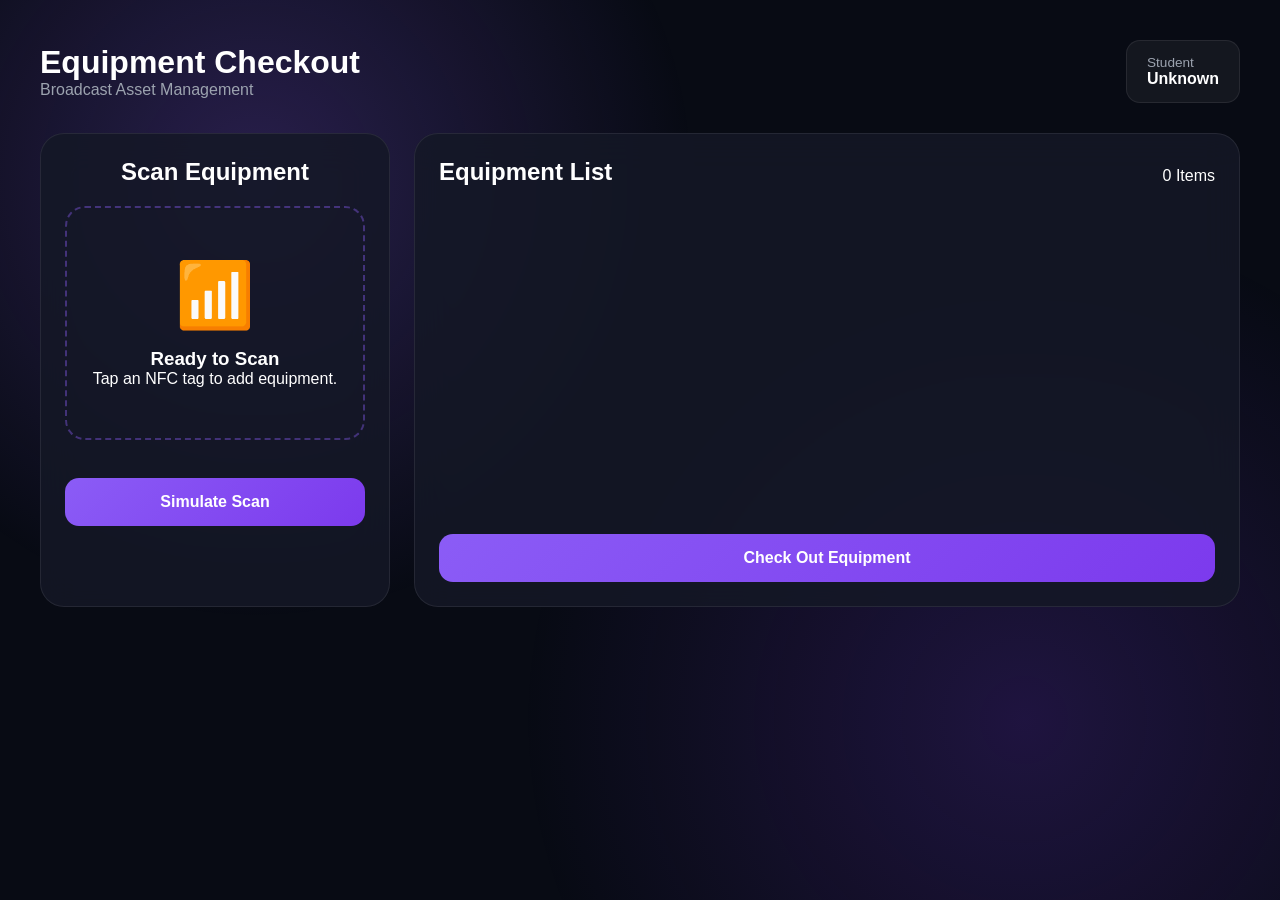
==== checkout.html @ 598e8cb0 "Add initial implementation of asset tracking system with equipment, students, and transactions" ====
<!DOCTYPE html>
<html lang="en">
<head>
    <meta charset="UTF-8">
    <meta name="viewport" content="width=device-width, initial-scale=1.0">
    <title>Equipment Checkout</title>

    <link rel="stylesheet" href="style.css">
</head>
<body>

<div class="background-glow"></div>

<div class="dashboard">

    <header class="topbar">
        <div>
            <h1>Equipment Checkout</h1>
            <p>Broadcast Asset Management</p>
        </div>

        <div class="student-badge">
            <span>Student</span>
            <strong id="studentName">Loading...</strong>
        </div>
    </header>

    <div class="checkout-grid">

        <div class="scan-panel">
            <h2>Scan Equipment</h2>

            <div class="scan-box">
                <div class="scan-icon">📶</div>
                <h3>Ready to Scan</h3>
                <p>Tap an NFC tag to add equipment.</p>
            </div>

            <button id="fakeScanBtn">
                Simulate Scan
            </button>
        </div>

        <div class="equipment-panel">
            <div class="panel-header">
                <h2>Equipment List</h2>
                <span id="itemCount">0 Items</span>
            </div>

            <div id="equipmentList" class="equipment-list">

            </div>

            <button class="checkout-btn">
                Check Out Equipment
            </button>
        </div>

    </div>

</div>

<script>
const studentId =
    localStorage.getItem("studentId") || "Unknown";

document.getElementById("studentName")
.textContent = studentId;

const equipment = [];

function renderEquipment() {

    const list =
        document.getElementById("equipmentList");

    const count =
        document.getElementById("itemCount");

    list.innerHTML = "";

    equipment.forEach((item, index) => {

        const card = document.createElement("div");

        card.className = "equipment-card";

        card.innerHTML = `
            <div>
                <strong>${item}</strong>
            </div>

            <button onclick="removeItem(${index})">
                Remove
            </button>
        `;

        list.appendChild(card);
    });

    count.textContent =
        `${equipment.length} Item${equipment.length !== 1 ? 's' : ''}`;
}

function removeItem(index) {
    equipment.splice(index, 1);
    renderEquipment();
}

document
.getElementById("fakeScanBtn")
.addEventListener("click", () => {

    const demoItems = [
        "CAM-001",
        "BAT-003",
        "MIC-002",
        "TRI-001",
        "XLR-005"
    ];

    const random =
        demoItems[Math.floor(Math.random() * demoItems.length)];

    equipment.push(random);

    renderEquipment();
});

renderEquipment();
</script>

</body>
</html>
---- style.css ----
:root {
    --bg: #080b14;
    --card: rgba(20, 24, 38, 0.85);
    --border: rgba(255,255,255,0.08);

    --primary: #8b5cf6;
    --primary-hover: #7c3aed;

    --text: #ffffff;
    --text-muted: #9ca3af;

    --shadow: 0 20px 60px rgba(0,0,0,0.45);
}

* {
    margin: 0;
    padding: 0;
    box-sizing: border-box;
}

body {
    font-family: Inter, Segoe UI, Arial, sans-serif;
    background: var(--bg);
    color: var(--text);
    min-height: 100vh;
    overflow: hidden;
}

.background-glow {
    position: fixed;
    inset: 0;
    background:
        radial-gradient(circle at 20% 20%, rgba(139,92,246,.25), transparent 35%),
        radial-gradient(circle at 80% 80%, rgba(124,58,237,.20), transparent 40%);
    z-index: -1;
}

.login-container {
    min-height: 100vh;
    display: flex;
    justify-content: center;
    align-items: center;
    padding: 24px;
}

.login-card {
    width: 100%;
    max-width: 460px;

    background: var(--card);
    backdrop-filter: blur(18px);

    border: 1px solid var(--border);
    border-radius: 24px;

    padding: 40px;

    box-shadow: var(--shadow);
}

.logo-section {
    text-align: center;
    margin-bottom: 32px;
}

.logo-section h1 {
    font-size: 3rem;
    font-weight: 800;
    letter-spacing: 2px;

    background: linear-gradient(
        90deg,
        #ffffff,
        #c4b5fd,
        #8b5cf6
    );

    -webkit-background-clip: text;
    -webkit-text-fill-color: transparent;
}

.logo-section p {
    color: var(--text-muted);
    margin-top: 6px;
}

h2 {
    text-align: center;
    margin-bottom: 8px;
}

.subtitle {
    text-align: center;
    color: var(--text-muted);
    margin-bottom: 28px;
    line-height: 1.5;
}

label {
    display: block;
    margin-bottom: 10px;
    font-size: 0.95rem;
}

input {
    width: 100%;
    padding: 15px;

    background: rgba(255,255,255,0.04);

    border: 1px solid rgba(255,255,255,0.08);
    border-radius: 14px;

    color: white;
    font-size: 1rem;

    transition: 0.25s;
}

input:focus {
    outline: none;
    border-color: var(--primary);

    box-shadow:
        0 0 0 4px rgba(139,92,246,.15);
}

button {
    width: 100%;
    margin-top: 18px;

    padding: 15px;

    border: none;
    border-radius: 14px;

    background: linear-gradient(
        135deg,
        var(--primary),
        var(--primary-hover)
    );

    color: white;
    font-size: 1rem;
    font-weight: 600;

    cursor: pointer;
    transition: 0.25s;
}

button:hover {
    transform: translateY(-2px);
}

.divider {
    position: relative;
    text-align: center;
    margin: 30px 0;
}

.divider::before {
    content: "";
    position: absolute;
    left: 0;
    top: 50%;
    width: 100%;
    height: 1px;

    background: rgba(255,255,255,.08);
}

.divider span {
    background: rgba(20,24,38,1);
    padding: 0 14px;
    position: relative;
    color: var(--text-muted);
}

.nfc-card {
    text-align: center;

    border: 1px solid rgba(139,92,246,.25);

    background: rgba(139,92,246,.08);

    border-radius: 16px;

    padding: 24px;
}

.nfc-icon {
    font-size: 2rem;
    margin-bottom: 10px;
}

.nfc-card h3 {
    margin-bottom: 6px;
}

.nfc-card p {
    color: var(--text-muted);
    font-size: 0.95rem;
}

@media (max-width: 500px) {
    .login-card {
        padding: 28px;
    }

    .logo-section h1 {
        font-size: 2.4rem;
    }
}

.dashboard {
    max-width: 1400px;
    margin: auto;
    padding: 40px;
}

.topbar {
    display: flex;
    justify-content: space-between;
    align-items: center;
    margin-bottom: 30px;
}

.topbar p {
    color: var(--text-muted);
}

.student-badge {
    background: rgba(255,255,255,.05);
    border: 1px solid rgba(255,255,255,.08);
    padding: 14px 20px;
    border-radius: 14px;
}

.student-badge span {
    display: block;
    color: var(--text-muted);
    font-size: .85rem;
}

.checkout-grid {
    display: grid;
    grid-template-columns: 350px 1fr;
    gap: 24px;
}

.scan-panel,
.equipment-panel {
    background: var(--card);
    border: 1px solid var(--border);
    border-radius: 24px;
    padding: 24px;
    backdrop-filter: blur(18px);
}

.scan-box {
    margin: 20px 0;
    text-align: center;
    padding: 50px 20px;
    border-radius: 20px;
    border: 2px dashed rgba(139,92,246,.4);
}

.scan-icon {
    font-size: 4rem;
    margin-bottom: 15px;
}

#fakeScanBtn {
    width: 100%;
}

.panel-header {
    display: flex;
    justify-content: space-between;
    align-items: center;
    margin-bottom: 20px;
}

.equipment-list {
    display: flex;
    flex-direction: column;
    gap: 12px;
    min-height: 300px;
}

.equipment-card {
    display: flex;
    justify-content: space-between;
    align-items: center;

    background: rgba(255,255,255,.04);
    border: 1px solid rgba(255,255,255,.08);

    padding: 16px;
    border-radius: 14px;
}

.equipment-card button {
    width: auto;
    padding: 8px 14px;
    margin: 0;
}

.checkout-btn {
    margin-top: 20px;
}

@media(max-width:900px) {
    .checkout-grid {
        grid-template-columns: 1fr;
    }

    .topbar {
        flex-direction: column;
        gap: 20px;
        align-items: flex-start;
    }
}

.stats-grid {
    display: grid;
    grid-template-columns: repeat(4, 1fr);
    gap: 20px;
    margin-bottom: 24px;
}

.stat-card {
    background: var(--card);
    border: 1px solid var(--border);
    border-radius: 20px;
    padding: 24px;
    text-align: center;
    backdrop-filter: blur(18px);
}

.stat-card h2 {
    font-size: 2.5rem;
    margin-bottom: 8px;
}

.stat-card p {
    color: var(--text-muted);
}

.admin-grid {
    display: grid;
    grid-template-columns: 1.5fr 1fr;
    gap: 24px;
}

.admin-panel {
    background: var(--card);
    border: 1px solid var(--border);
    border-radius: 24px;
    padding: 24px;
    backdrop-filter: blur(18px);
}

.search-box {
    width: 100%;
    margin-bottom: 20px;
}

.status {
    padding: 8px 12px;
    border-radius: 999px;
    font-size: .85rem;
    font-weight: 600;
}

.available {
    background: rgba(34,197,94,.15);
    color: #22c55e;
}

.checkedout {
    background: rgba(245,158,11,.15);
    color: #f59e0b;
}

.overdue {
    background: rgba(239,68,68,.15);
    color: #ef4444;
}

.activity-feed {
    display: flex;
    flex-direction: column;
    gap: 12px;
}

.activity-item {
    background: rgba(255,255,255,.04);
    border: 1px solid rgba(255,255,255,.08);
    padding: 16px;
    border-radius: 14px;
}

.activity-item small {
    display: block;
    color: var(--text-muted);
    margin-top: 6px;
}

@media(max-width:1100px) {
    .stats-grid {
        grid-template-columns: repeat(2, 1fr);
    }

    .admin-grid {
        grid-template-columns: 1fr;
    }
}

@media(max-width:600px) {
    .stats-grid {
        grid-template-columns: 1fr;
    }
}
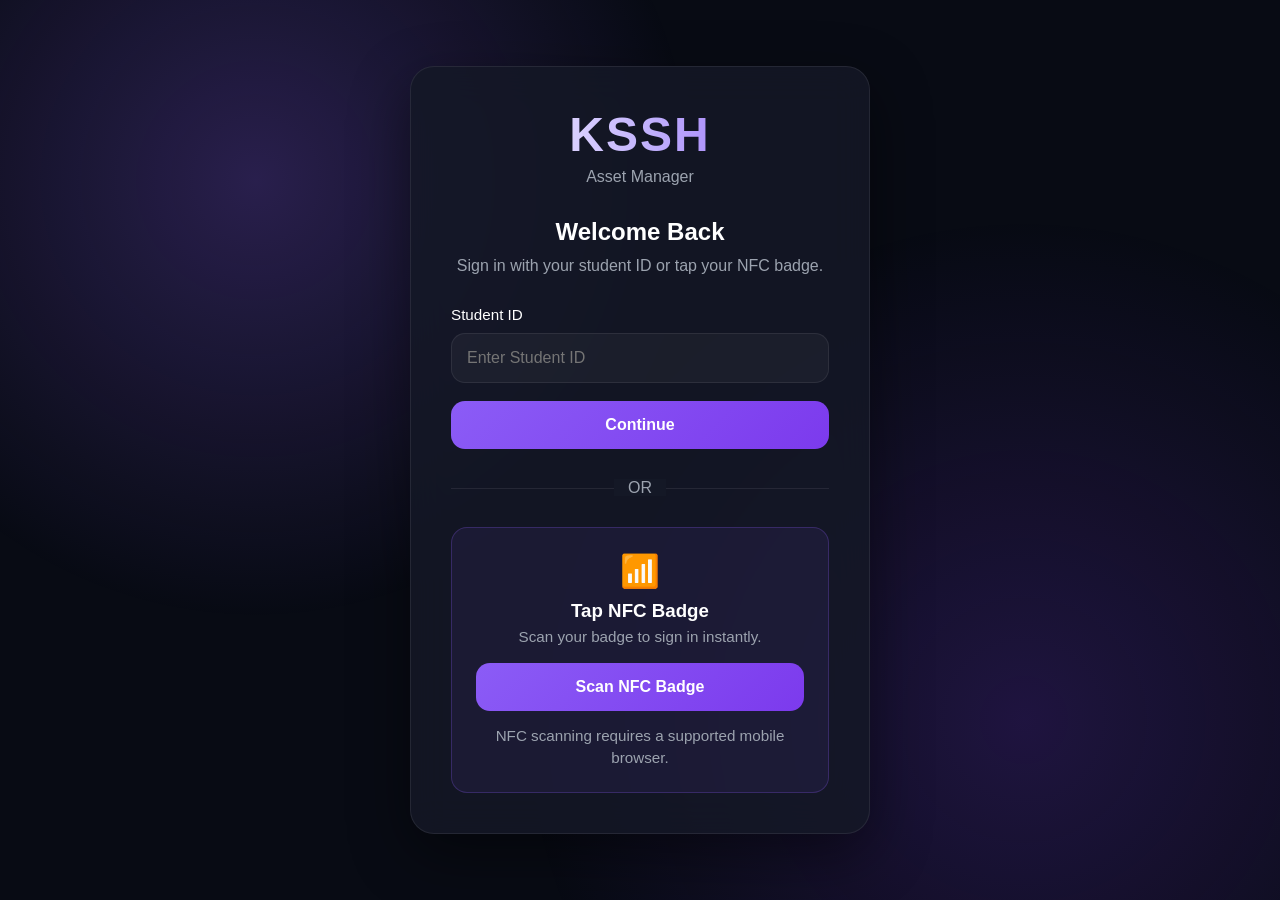
==== commit 6d97b01a: "Implement NFC scanning for student login and equipment checkout; update student data and UI elements" ====
--- a/checkout.html
+++ b/checkout.html
@@ -37,9 +37,13 @@
                 <p>Tap an NFC tag to add equipment.</p>
             </div>
 
-            <button id="fakeScanBtn">
-                Simulate Scan
+            <button type="button" id="scanNfcBtn">
+                Scan NFC Tag
             </button>
+
+            <p id="scanStatus" class="status-text">
+                Point the device at an NFC asset tag.
+            </p>
         </div>
 
         <div class="equipment-panel">
@@ -61,75 +65,7 @@
 
 </div>
 
-<script>
-const studentId =
-    localStorage.getItem("studentId") || "Unknown";
-
-document.getElementById("studentName")
-.textContent = studentId;
-
-const equipment = [];
-
-function renderEquipment() {
-
-    const list =
-        document.getElementById("equipmentList");
-
-    const count =
-        document.getElementById("itemCount");
-
-    list.innerHTML = "";
-
-    equipment.forEach((item, index) => {
-
-        const card = document.createElement("div");
-
-        card.className = "equipment-card";
-
-        card.innerHTML = `
-            <div>
-                <strong>${item}</strong>
-            </div>
-
-            <button onclick="removeItem(${index})">
-                Remove
-            </button>
-        `;
-
-        list.appendChild(card);
-    });
-
-    count.textContent =
-        `${equipment.length} Item${equipment.length !== 1 ? 's' : ''}`;
-}
-
-function removeItem(index) {
-    equipment.splice(index, 1);
-    renderEquipment();
-}
-
-document
-.getElementById("fakeScanBtn")
-.addEventListener("click", () => {
-
-    const demoItems = [
-        "CAM-001",
-        "BAT-003",
-        "MIC-002",
-        "TRI-001",
-        "XLR-005"
-    ];
-
-    const random =
-        demoItems[Math.floor(Math.random() * demoItems.length)];
-
-    equipment.push(random);
-
-    renderEquipment();
-});
-
-renderEquipment();
-</script>
+<script src="checkout.js"></script>
 
 </body>
 </html>
--- a/style.css
+++ b/style.css
@@ -202,6 +202,13 @@
     font-size: 0.95rem;
 }
 
+.status-text {
+    margin-top: 14px;
+    color: var(--text-muted);
+    font-size: 0.92rem;
+    line-height: 1.4;
+}
+
 @media (max-width: 500px) {
     .login-card {
         padding: 28px;
@@ -274,6 +281,10 @@
     width: 100%;
 }
 
+#scanNfcBtn {
+    width: 100%;
+}
+
 .panel-header {
     display: flex;
     justify-content: space-between;
